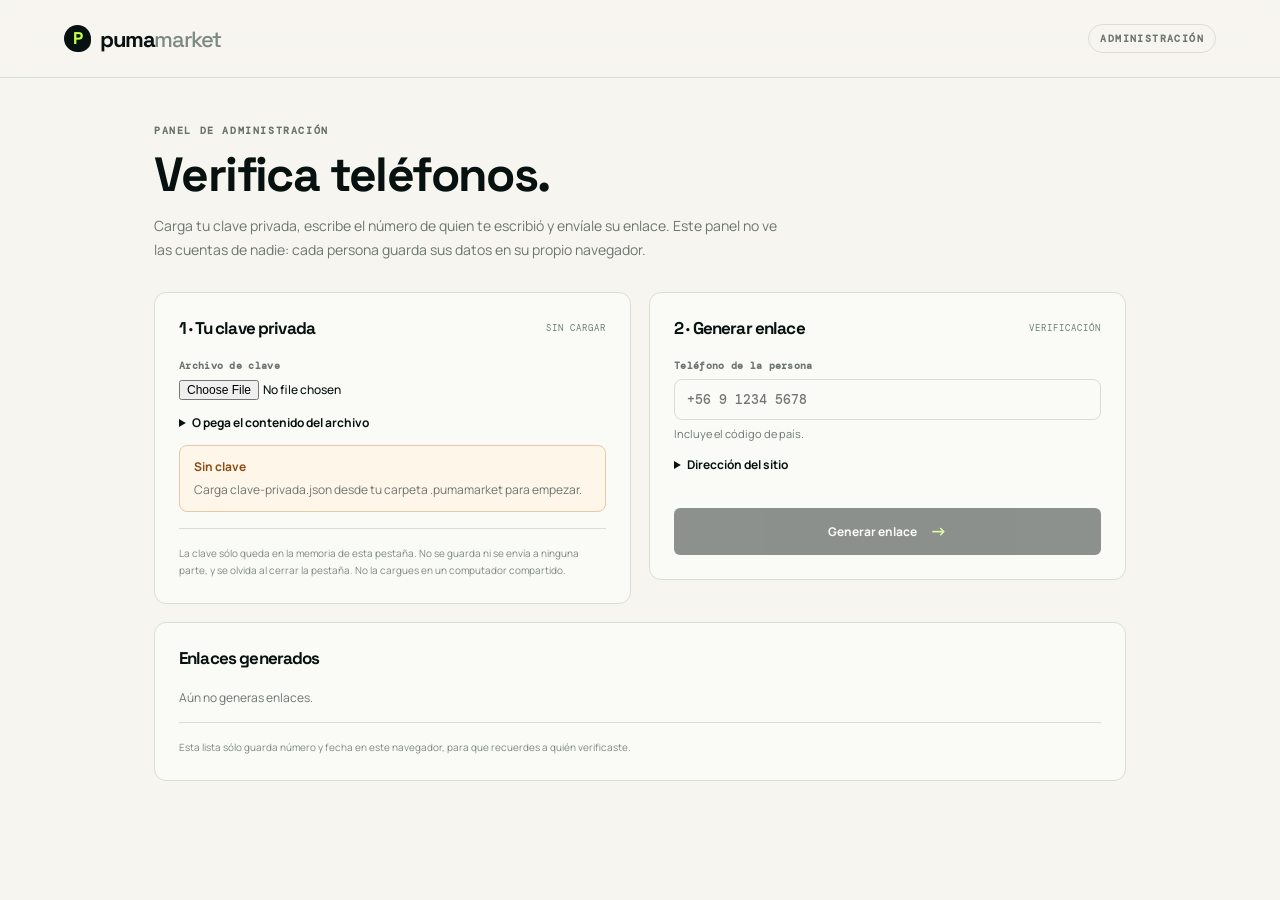
==== admin.html @ 93d8e95a "Add signed-link phone verification and an admin panel The admin signs a phone number offline with an" ====
<!doctype html>
<html lang="es">
  <head>
    <meta charset="UTF-8" />
    <meta name="viewport" content="width=device-width, initial-scale=1.0" />
    <meta name="robots" content="noindex, nofollow" />
    <meta name="theme-color" content="#f7f5ef" />
    <title>PumaMarket · Administración</title>
    <link rel="preconnect" href="https://fonts.googleapis.com" />
    <link rel="preconnect" href="https://fonts.gstatic.com" crossorigin />
    <link href="https://fonts.googleapis.com/css2?family=DM+Mono:wght@400;500&family=Manrope:wght@400;500;600;700;800&family=Space+Grotesk:wght@500;600;700&display=swap" rel="stylesheet" />
    <link rel="stylesheet" href="styles.css" />
    <link rel="stylesheet" href="experience.css" />
    <link rel="stylesheet" href="admin.css" />
  </head>
  <body class="admin-page">
    <header class="topbar">
      <a class="brand" href="./"><span class="brand-mark" aria-hidden="true">P</span><span>puma<span>market</span></span></a>
      <span class="admin-tag">ADMINISTRACIÓN</span>
    </header>

    <main class="admin-main">
      <div class="admin-intro">
        <p class="eyebrow">PANEL DE ADMINISTRACIÓN</p>
        <h1>Verifica teléfonos.</h1>
        <p>Carga tu clave privada, escribe el número de quien te escribió y envíale su enlace. Este panel no ve las cuentas de nadie: cada persona guarda sus datos en su propio navegador.</p>
      </div>

      <div class="admin-grid">
        <section class="admin-card" aria-labelledby="keyTitle">
          <div class="panel-heading"><h2 id="keyTitle">1 · Tu clave privada</h2><span class="panel-tag" id="keyTag">SIN CARGAR</span></div>
          <label class="admin-file">Archivo de clave<input id="keyFile" type="file" accept=".json,application/json" /></label>
          <details class="admin-paste"><summary>O pega el contenido del archivo</summary><textarea id="keyText" rows="5" spellcheck="false" placeholder='{"kty":"EC","crv":"P-256",...}'></textarea><button class="text-button" id="keyPasteButton" type="button">Usar este texto →</button></details>
          <div class="phone-status" id="keyStatus" role="status"></div>
          <button class="text-button" id="keyForget" type="button" hidden>Olvidar clave</button>
          <p class="local-note">La clave sólo queda en la memoria de esta pestaña. No se guarda ni se envía a ninguna parte, y se olvida al cerrar la pestaña. No la cargues en un computador compartido.</p>
        </section>

        <section class="admin-card" aria-labelledby="signTitle">
          <div class="panel-heading"><h2 id="signTitle">2 · Generar enlace</h2><span class="panel-tag">VERIFICACIÓN</span></div>
          <form id="signForm" novalidate>
            <label>Teléfono de la persona<input id="signPhone" type="tel" required maxlength="30" placeholder="+56 9 1234 5678" autocomplete="off" aria-describedby="signPhoneHint" /></label>
            <small class="admin-hint" id="signPhoneHint" aria-live="polite">Incluye el código de país.</small>
            <details class="admin-paste"><summary>Dirección del sitio</summary><label>Los enlaces apuntan a<input id="signSite" type="url" required /></label></details>
            <p class="form-error" id="signError" role="alert"></p>
            <button class="primary-button full" id="signButton" type="submit" disabled>Generar enlace <span>→</span></button>
          </form>
          <div class="admin-result" id="signResult" hidden>
            <p class="admin-warning">Envíalo <b>sólo</b> a <b id="resultPhone"></b>. Así compruebas que la persona tiene ese número.</p>
            <textarea id="resultLink" rows="3" readonly></textarea>
            <div class="admin-actions">
              <button class="admin-action" id="copyLink" type="button">Copiar mensaje</button>
              <a class="admin-action" id="whatsappLink" target="_blank" rel="noopener noreferrer">Abrir WhatsApp</a>
              <a class="admin-action" id="smsLink">Abrir SMS</a>
            </div>
          </div>
        </section>

        <section class="admin-card admin-history" aria-labelledby="historyTitle">
          <div class="panel-heading"><h2 id="historyTitle">Enlaces generados</h2><button class="text-button" id="historyClear" type="button">Borrar lista</button></div>
          <div id="historyList"></div>
          <p class="local-note">Esta lista sólo guarda número y fecha en este navegador, para que recuerdes a quién verificaste.</p>
        </section>
      </div>
    </main>
    <div class="toast" id="toast" role="status"><span>✓</span><div><b></b><small></small></div></div>
    <script src="clave-publica.js"></script>
    <script src="domain.js"></script>
    <script src="admin.js"></script>
  </body>
</html>
---- styles.css ----
:root { --ink:#071110; --paper:#f7f5ef; --muted:#6d7571; --line:#d8ddd5; --lime:#c5ff48; --orange:#fc6739; --purple:#aa87ff; --cyan:#9ce6e7; --dark-card:#10211e; }
* { box-sizing:border-box; }
html { scroll-behavior:smooth; }
body { margin:0; background:var(--paper); color:var(--ink); font-family:Manrope,Arial,sans-serif; overflow-x:hidden; }
button,input { font:inherit; }
button,a { -webkit-tap-highlight-color:transparent; }
button { cursor:pointer; }
a { color:inherit; text-decoration:none; }
.noise { position:fixed; inset:0; pointer-events:none; opacity:.18; z-index:10; background-image:url("data:image/svg+xml,%3Csvg viewBox='0 0 180 180' xmlns='http://www.w3.org/2000/svg'%3E%3Cfilter id='n'%3E%3CfeTurbulence type='fractalNoise' baseFrequency='.9' numOctaves='3' stitchTiles='stitch'/%3E%3C/filter%3E%3Crect width='100%25' height='100%25' filter='url(%23n)' opacity='.16'/%3E%3C/svg%3E"); }
.topbar { height:78px; padding:0 clamp(24px,5vw,78px); border-bottom:1px solid var(--line); display:flex; align-items:center; justify-content:space-between; position:relative; z-index:2; background:rgba(247,245,239,.88); backdrop-filter:blur(15px); }
.brand { font:700 22px/1 'Space Grotesk',sans-serif; letter-spacing:-1.4px; display:flex; align-items:center; gap:9px; }
.brand > span:last-child span { color:#7e8983; font-weight:500; }
.brand-mark { height:27px; width:27px; display:grid; place-items:center; background:var(--ink); color:var(--lime); border-radius:50% 50% 43% 50%; font:800 17px/1 'Space Grotesk'; }
.brand-mark svg { width:22px; height:22px; }
.main-nav { display:flex; align-items:center; gap:30px; margin-left:100px; }
.main-nav a { font-size:13px; font-weight:700; color:#8a918d; transition:color .2s; }
.main-nav a.active,.main-nav a:hover { color:var(--ink); }
.main-nav .active::after { content:""; height:3px; width:3px; border-radius:50%; display:block; background:var(--orange); margin:4px auto -7px; }
.header-actions { display:flex; align-items:center; gap:12px; }
.icon-button { border:0; background:none; padding:8px; color:var(--ink); display:grid; place-items:center; }
.icon-button svg { width:21px; fill:none; stroke:currentColor; stroke-width:1.7; stroke-linecap:round; }
.sign-in-button,.primary-button { border:0; background:var(--ink); color:white; min-height:40px; padding:0 16px; display:inline-flex; align-items:center; justify-content:center; gap:13px; font:700 12px Manrope,sans-serif; border-radius:2px; transition:transform .2s,background .2s; }
.sign-in-button:hover,.primary-button:hover { transform:translateY(-2px); background:#173b35; }
.sign-in-button span,.primary-button span { color:var(--lime); font-size:17px; line-height:0; }
.hero { min-height:514px; padding:82px clamp(24px,9vw,140px) 58px; display:grid; grid-template-columns:1fr 1fr; gap:60px; align-items:center; position:relative; overflow:hidden; }
.hero-copy { max-width:590px; position:relative; z-index:1; }
.eyebrow { margin:0 0 14px; color:#68736d; font:700 10px/1 'DM Mono',monospace; letter-spacing:1.6px; }
.eyebrow i { background:var(--orange); border-radius:50%; width:6px; height:6px; display:inline-block; margin:0 7px 1px 0; }
h1,h2,h3,p { margin-top:0; }
h1,h2,h3 { font-family:'Space Grotesk',sans-serif; letter-spacing:-.05em; }
h1 { font-size:clamp(43px,5.3vw,75px); line-height:.96; margin:0 0 24px; font-weight:700; }
h1 em,h2 em { font-family:Georgia,serif; font-weight:400; letter-spacing:-.07em; color:#759475; }
.hero-description { max-width:470px; color:#5f6b65; font-size:14px; line-height:1.75; margin-bottom:30px; }
.hero-actions { display:flex; gap:20px; align-items:center; }
.primary-button { min-height:47px; padding:0 19px; }
.text-button { color:var(--ink); border:0; background:none; padding:10px 0; font:700 12px Manrope; }
.text-button span { color:var(--orange); font-size:16px; margin-left:8px; }
.hero-visual { height:370px; position:relative; isolation:isolate; }
.dots-grid { position:absolute; inset:26px 12% 0 7%; opacity:.4; background-image:radial-gradient(#a4aaa3 1px,transparent 1px); background-size:13px 13px; mask-image:radial-gradient(ellipse at center,black 15%,transparent 67%); }
.glow { position:absolute; width:300px; aspect-ratio:1; border-radius:50%; filter:blur(10px); opacity:.8; }
.glow-one { left:12%; top:15%; background:radial-gradient(circle,#b4ee87 0,rgba(185,240,120,.36) 35%,transparent 69%); }
.glow-two { right:1%; bottom:1%; background:radial-gradient(circle,rgba(255,163,82,.52),transparent 67%); }
.puma-orb { position:absolute; z-index:2; top:82px; left:32%; width:180px; height:180px; display:grid; place-items:center; border-radius:50%; background:radial-gradient(circle at 30% 27%,#376d59,#173f38 57%,#0c2824); box-shadow:inset -16px -18px 28px rgba(0,0,0,.3),0 24px 45px rgba(22,73,56,.25); }
.puma-symbol { font:700 88px/1 'Space Grotesk'; color:var(--lime); text-shadow:0 0 24px rgba(197,255,72,.5); transform:rotate(-10deg); }
.orb-ring { position:absolute; border:1px solid rgba(224,255,193,.55); border-radius:50%; }
.ring-a { inset:-28px 8px; transform:rotate(-23deg); }.ring-b { inset:11px -45px; transform:rotate(58deg); border-color:rgba(245,255,197,.32); }
.orbital-line { position:absolute; z-index:1; border:1px solid rgba(25,74,54,.22); border-radius:50%; }.line-one { inset:37px 3% 18px 4%; transform:rotate(-16deg); }.line-two { inset:71px 7% 5px 3%; transform:rotate(14deg); }
.signal-card { position:absolute; z-index:3; padding:10px 13px; display:grid; grid-template-columns:10px 1fr; column-gap:8px; background:rgba(250,252,244,.82); box-shadow:0 9px 28px rgba(22,51,39,.1); border:1px solid rgba(255,255,255,.8); backdrop-filter:blur(7px); border-radius:3px; }
.signal-card b { font:700 12px 'DM Mono'; }.signal-card small { grid-column:2; font-size:9px; color:#7d8981; margin-top:3px; }.signal-top { top:19px; right:0; }.signal-bottom { bottom:15px; left:7%; }.pulse-dot { height:8px; width:8px; border-radius:50%; background:var(--orange); margin-top:3px; box-shadow:0 0 0 4px rgba(252,103,57,.13); }.chart-bars { display:flex; align-items:end; gap:2px; height:12px; margin-top:2px; }.chart-bars i { width:2px; background:#479b87; display:block; }.chart-bars i:nth-child(1){height:4px}.chart-bars i:nth-child(2){height:7px}.chart-bars i:nth-child(3){height:5px}.chart-bars i:nth-child(4){height:10px}.chart-bars i:nth-child(5){height:12px}
.floating-tag { position:absolute; z-index:3; border:1px solid rgba(19,52,40,.15); padding:6px 9px; background:rgba(250,249,241,.63); font:700 8px 'DM Mono'; letter-spacing:.6px; color:#5a7167; }.floating-tag b { color:#4f9a6c; }.tag-one { right:11%; bottom:84px; }.tag-two { left:3%; top:82px; }
.ticker { height:48px; border-block:1px solid var(--line); display:flex; align-items:center; overflow:hidden; white-space:nowrap; font:500 10px 'DM Mono'; color:#69746e; }.ticker-label { height:100%; display:flex; align-items:center; gap:7px; padding:0 clamp(24px,5vw,78px); background:#eff0e9; border-right:1px solid var(--line); z-index:1; }.live-dot { height:6px; width:6px; border-radius:50%; background:#f45127; box-shadow:0 0 0 3px rgba(244,81,39,.12); }.ticker-track { display:flex; gap:20px; padding-left:27px; animation:marquee 30s linear infinite; }.ticker-track i { height:13px; border-left:1px solid var(--line); }.ticker-track b { font-weight:500; margin-left:4px; }.up { color:#29945d; }.down { color:#e25e47; }.ticker-end { margin-left:auto; height:100%; padding:0 50px 0 17px; display:flex; align-items:center; gap:10px; background:linear-gradient(90deg,transparent,#f7f5ef 18%); font-size:9px; color:#8d938e; position:relative; z-index:1; }.ticker-end span { color:#ef805b; }
.markets-section,.explore-section { padding:80px clamp(24px,9vw,140px); }.section-heading { display:flex; justify-content:space-between; align-items:end; margin-bottom:30px; }.section-heading .eyebrow { margin-bottom:10px; }.section-heading h2 { font-size:clamp(28px,3vw,42px); line-height:1; margin:0; }.view-all { font:700 12px Manrope; padding-bottom:3px; border-bottom:1px solid #a9b1ab; }.view-all span { color:var(--orange); margin-left:8px; font-size:15px; }.categories { display:flex; gap:8px; margin-bottom:24px; overflow:auto; padding-bottom:4px; }.category { border:1px solid var(--line); background:transparent; color:#6e7873; padding:8px 14px; border-radius:999px; font:700 11px Manrope; white-space:nowrap; transition:.2s; }.category:hover,.category.active { background:var(--ink); color:white; border-color:var(--ink); }
.market-grid { display:grid; grid-template-columns:repeat(3,minmax(0,1fr)); gap:17px; }.market-card { min-width:0; border:1px solid var(--line); background:#fbfaf5; border-radius:3px; overflow:hidden; transition:transform .24s,box-shadow .24s,opacity .2s; }.market-card:hover { transform:translateY(-5px); box-shadow:0 15px 30px rgba(10,38,28,.1); }.market-card.is-hidden { display:none; }.card-art { height:142px; position:relative; overflow:hidden; background:#edf0e5; }.card-content { padding:17px 17px 15px; }.card-meta { display:flex; justify-content:space-between; align-items:center; color:#8e9690; font:500 8px 'DM Mono'; letter-spacing:.4px; margin-bottom:12px; }.badge { padding:4px 6px; border-radius:1px; font-weight:500; }.purple { color:#7650d9; background:#eee8ff; }.cyan { color:#287b80; background:#dcf7f4; }.orange { color:#d75537; background:#ffebe2; }.market-card h3 { min-height:53px; margin-bottom:16px; font-size:16px; line-height:1.12; font-weight:700; }.market-progress { display:grid; grid-template-columns:1fr auto; gap:10px; align-items:center; margin-bottom:16px; }.progress-track { height:4px; border-radius:9px; background:#e1e4dc; overflow:hidden; }.progress-track span { height:100%; display:block; background:#50a26f; border-radius:9px; }.market-progress div:last-child { font:500 10px 'DM Mono'; color:#69756d; }.market-progress b { color:#2e9362; }.card-footer { padding-top:13px; border-top:1px solid #e4e6df; display:flex; align-items:center; justify-content:space-between; color:#89918b; font:500 9px 'DM Mono'; }.tiny-users { display:inline-block; width:10px; height:7px; border:1px solid #89918b; border-radius:6px 6px 2px 2px; vertical-align:-1px; }.predict-button { color:#17372d; background:transparent; border:0; padding:0; font:700 10px Manrope; }.predict-button span { color:var(--orange); margin-left:4px; font-size:14px; }
.art-election { background:linear-gradient(115deg,#c6b8f7,#8a79cf); }.art-election>span { color:rgba(255,255,255,.28); font:700 80px/1 'Space Grotesk'; position:absolute; right:18px; top:26px; }.arch { position:absolute; border:10px solid rgba(255,255,255,.55); border-bottom:0; border-radius:90px 90px 0 0; bottom:-1px; }.arch-one { width:240px; height:130px; left:-31px; }.arch-two { width:164px; height:105px; left:10px; border-width:8px; border-color:rgba(95,69,177,.48); }.arch-three { width:82px; height:78px; left:47px; border-width:7px; border-color:rgba(255,255,255,.7); }
.art-ai { background:#a5e5e4; }.code-mark { position:absolute; left:30px; top:37px; color:rgba(13,106,111,.3); font:700 53px 'DM Mono'; }.ai-core { width:64px; height:64px; border-radius:50%; display:grid; place-items:center; color:white; font:700 20px 'Space Grotesk'; background:#19767a; position:absolute; top:38px; left:calc(50% - 32px); box-shadow:0 0 0 11px rgba(255,255,255,.18); }.ai-orbit { position:absolute; border:1px solid rgba(14,105,110,.4); border-radius:50%; }.orbit-1 { inset:15px 25%; transform:rotate(29deg); }.orbit-2 { inset:32px 15%; transform:rotate(-30deg); }
.art-football { background:#e8b47d; }.field-line { position:absolute; border-color:rgba(255,255,255,.5); border-style:solid; }.line-v { height:100%; left:50%; border-width:0 0 0 2px; }.circle { width:75px; height:75px; left:calc(50% - 37px); top:calc(50% - 37px); border-width:2px; border-radius:50%; }.ball { position:absolute; font-size:42px; left:24%; top:44px; filter:drop-shadow(3px 5px 2px rgba(105,67,34,.22)); }.score { position:absolute; right:18px; top:16px; padding:5px 7px; color:#fff9e7; background:#a55b35; font:500 10px 'DM Mono'; }
.explore-section { padding-top:27px; }.topic-grid { display:grid; grid-template-columns:repeat(4,1fr); gap:12px; }.topic { text-align:left; border:1px solid var(--line); background:#f0f1ea; padding:16px; min-height:91px; display:flex; align-items:center; gap:12px; transition:.2s; }.topic:hover { background:#e5eadc; transform:translateY(-2px); }.topic-icon { display:grid; place-items:center; width:37px; height:37px; border-radius:50%; color:#2f553f; background:#d6e2cb; font:20px Georgia; }.topic b,.topic small { display:block; }.topic b { font:700 13px 'Space Grotesk'; letter-spacing:-.4px; }.topic small { font:500 9px 'DM Mono'; color:#859089; margin-top:4px; }.topic i { margin-left:auto; font-style:normal; color:#84938a; }.topic-tech .topic-icon { background:#d0ecec; }.topic-sport .topic-icon { background:#f5d5b2; }.topic-culture .topic-icon { background:#e2d7f9; }
.principles { margin:42px clamp(24px,5vw,78px) 75px; background:var(--dark-card); color:white; padding:50px clamp(24px,5vw,78px); display:grid; grid-template-columns:.85fr 1.6fr; gap:60px; }.principles .eyebrow { color:#9ea9a3; }.principles .eyebrow::before { content:""; display:inline-block; width:6px; height:6px; border-radius:50%; background:var(--lime); margin:0 7px 1px 0; }.principles h2 { font-size:39px; line-height:1; margin:0; }.principles h2 em { color:var(--lime); }.principles-list { display:grid; grid-template-columns:repeat(3,1fr); gap:27px; }.principles-list article { border-left:1px solid rgba(255,255,255,.18); padding-left:18px; }.principles-list span { color:var(--lime); font:500 10px 'DM Mono'; }.principles-list h3 { letter-spacing:-.6px; margin:18px 0 9px; font-size:15px; }.principles-list p { color:#aeb9b2; font-size:11px; line-height:1.65; margin:0; }
footer { border-top:1px solid var(--line); padding:30px clamp(24px,5vw,78px); display:flex; align-items:center; justify-content:space-between; color:#8b928d; font:500 10px 'DM Mono'; } footer .brand { color:var(--ink); font-size:17px; } footer .brand-mark { width:21px;height:21px;font-size:13px; }
.modal-backdrop { position:fixed; inset:0; background:rgba(4,17,14,.62); z-index:20; opacity:0; visibility:hidden; display:grid; place-items:center; padding:20px; transition:.2s; }.modal-backdrop.open { opacity:1; visibility:visible; }.modal { width:min(460px,100%); background:#f9f8f2; padding:36px; position:relative; transform:translateY(10px) scale(.98); transition:.25s; box-shadow:0 22px 70px rgba(0,0,0,.25); }.modal-backdrop.open .modal { transform:none; }.close-modal { position:absolute; top:13px; right:16px; border:0; background:transparent; font-size:28px; color:#657068; line-height:1; }.modal-mark { width:38px;height:38px;border-radius:50%;background:var(--ink);color:var(--lime);display:grid;place-items:center;font:700 23px 'Space Grotesk';margin-bottom:23px; }.modal h2 { font-size:29px; line-height:1.04; margin-bottom:13px; }.modal-note { font-size:12px; line-height:1.65; color:#69746e; }.modal-note b { color:#387653; }.modal form { margin-top:23px; }.modal label { display:block; color:#56635b; font:700 10px 'DM Mono'; letter-spacing:.3px; margin-top:15px; }.modal input[type=text],.modal input[type=email] { display:block; width:100%; height:44px; border:1px solid #d2d8ce; background:#fffefa; padding:0 12px; outline:0; color:var(--ink); margin-top:7px; font:500 13px Manrope; }.modal input:focus { border-color:#6ea37f; box-shadow:0 0 0 3px rgba(104,164,121,.15); }.full { width:100%; margin-top:23px; }.form-terms { font-size:9px; line-height:1.6; color:#8a938d; text-align:center; margin:17px 5px 0; }.choice-row { display:grid; grid-template-columns:1fr 1fr; gap:9px; margin:23px 0; }.choice { height:64px; border:1px solid #d6dcd2; color:#607068; background:white; text-align:left; padding:0 14px; font:700 16px 'Space Grotesk'; }.choice b { float:right; color:#88928d; font:500 12px 'DM Mono'; }.choice.active { border-color:#3f9b68; background:#eaf5e9; color:#26744e; box-shadow:inset 0 0 0 1px #3f9b68; }.stake-label { display:flex !important; justify-content:space-between; flex-wrap:wrap; }.stake-label span { color:#337b52; }.stake-label input { width:100%; margin:14px 0 3px; accent-color:#3f9966; }.balance-row { display:flex; justify-content:space-between; padding:10px 0 3px; font-size:11px; color:#758078; }.balance-row b { color:#3a7c55; }.toast { position:fixed; z-index:30; right:22px; bottom:22px; background:#10251f; color:white; padding:13px 18px; display:flex; gap:11px; align-items:center; box-shadow:0 15px 35px rgba(0,0,0,.18); transform:translateY(120px); transition:.35s; }.toast.show { transform:none; }.toast>span { color:var(--lime); font-weight:700; }.toast b,.toast small { display:block; }.toast b { font-size:12px; }.toast small { color:#b0beb5; font-size:10px; margin-top:3px; }.search-panel { position:fixed; z-index:15; top:78px; left:50%; transform:translate(-50%,-130%); width:min(600px,calc(100% - 30px)); background:#fffefa; border:1px solid var(--line); box-shadow:0 15px 40px rgba(20,45,35,.16); padding:15px; transition:.22s; display:flex; align-items:center; gap:12px; }.search-panel.open { transform:translate(-50%,12px); }.search-panel input { border:0; outline:0; flex:1; font:500 14px Manrope; background:transparent; }.search-panel span { font:500 8px 'DM Mono'; color:#9ba29d; }
@keyframes marquee { to { transform:translateX(-35%); } }

/* User workspace */
[hidden] { display:none !important; }
:focus-visible { outline:3px solid #568b61; outline-offset:4px; }
button:disabled { cursor:not-allowed; opacity:.45; transform:none; }
body.modal-open { overflow:hidden; }
.topbar { position:sticky; top:0; z-index:12; }
.main-nav { margin-left:20px; gap:24px; }
.create-button { border:1px solid #bcc8b7; border-radius:6px; background:var(--lime); padding:11px 15px; color:var(--ink); font-weight:800; font-size:12px; }
.create-button:hover { background:#b2ec36; }
.primary-button,.sign-in-button { border-radius:6px; }
.hero { min-height:450px; padding-top:62px; padding-bottom:44px; }
.dashboard { padding:64px clamp(24px,6vw,96px); background:#edf0e8; border-bottom:1px solid var(--line); scroll-margin-top:90px; }
.dashboard-top { display:flex; align-items:center; justify-content:space-between; gap:24px; margin-bottom:28px; }
.dashboard h2 { font-size:clamp(27px,3vw,40px); margin-bottom:10px; line-height:1.1; }
.dashboard-top p:not(.eyebrow) { font-size:13px; line-height:1.6; color:#64736a; margin:0; }
.dashboard-actions { display:flex; align-items:center; gap:18px; flex-shrink:0; }
.stats-grid { display:grid; grid-template-columns:repeat(4,minmax(0,1fr)); gap:14px; margin-bottom:22px; }
.stat-card { border:1px solid #d9e0d3; border-radius:12px; background:#fafbf6; padding:23px; display:flex; flex-direction:column; gap:16px; }
.stat-card>span { font-size:12px; font-weight:700; color:#627267; }
.stat-card strong { font:500 clamp(28px,3vw,39px)/1 'Space Grotesk',sans-serif; letter-spacing:-1.5px; }
.stat-card small { font-size:10px; line-height:1.5; color:#748075; }
.balance-stat { background:#142f27; border-color:#142f27; color:var(--lime); position:relative; overflow:hidden; }
.balance-stat:after { content:'P'; position:absolute; right:12px; top:24px; font:700 100px 'Space Grotesk',sans-serif; opacity:.07; transform:rotate(-15deg); }
.balance-stat>span,.balance-stat small { color:#bed0c0; }
.dashboard-panels { display:grid; grid-template-columns:minmax(0,1.9fr) minmax(240px,1fr); gap:22px; }
.activity-panel,.created-panel { min-width:0; border:1px solid #d8e0d2; border-radius:12px; background:#fafbf6; padding:24px; }
.panel-heading { display:flex; gap:15px; align-items:center; justify-content:space-between; margin-bottom:20px; }
.panel-heading h3 { font-size:20px; margin:0; }
.panel-tag { font:9px 'DM Mono',monospace; letter-spacing:1px; color:#6d7f70; }
.empty-state { text-align:center; padding:20px 10px; }
.empty-icon { display:grid; place-items:center; width:43px; height:43px; margin:0 auto 17px; background:#e5eedc; color:#587744; border-radius:50%; font-size:25px; }
.empty-state h4 { margin:0 0 9px; font:500 19px 'Space Grotesk',sans-serif; }
.empty-state p,.created-empty p { font-size:12px; line-height:1.7; color:#6c7c6e; margin-bottom:4px; }
.created-empty small,.local-note { font-size:10px; color:#7e897f; line-height:1.7; }
.created-empty { padding:15px 0 24px; }
.local-note { border-top:1px solid var(--line); padding-top:16px; margin:18px 0 0; }
.history-scroll { overflow:auto; max-height:380px; }
table { width:100%; border-collapse:collapse; text-align:left; }
th { font:9px 'DM Mono',monospace; color:#778778; text-transform:uppercase; white-space:nowrap; padding:0 10px 14px; }
td { padding:17px 10px; border-top:1px solid #e1e6dc; font-size:11px; line-height:1.6; }
td:first-child { min-width:190px; width:50%; font-weight:700; }
td small { display:block; font-size:9px; font-weight:400; color:#8a948b; margin-top:4px; }
td:nth-child(3),td:nth-child(4) { white-space:nowrap; }
.choice-pill { border-radius:5px; padding:5px 9px; background:#e4efde; color:#357244; font-weight:800; }
.choice-pill.negative { background:#fbe8df; color:#b45f43; }
.created-item { display:block; padding:15px 0; border-top:1px solid #e0e6d9; }
.created-item span,.created-item small { display:block; font-size:9px; color:#7b8b79; line-height:1.6; }
.created-item b { display:block; font-size:12px; margin:7px 0; line-height:1.5; }
.created-item:hover b { color:#387653; }
.market-card { border-radius:12px; }
.markets-section { padding-top:64px; scroll-margin-top:80px; }
.market-empty { padding:30px; text-align:center; border:1px dashed #bdcbb6; border-radius:10px; color:#6d7e69; }
.demo-note { font-size:10px; color:#899281; margin:20px 0 0; line-height:1.7; }
.art-community { background:#d9e6b9; padding:22px; color:#365333; }
.art-community>span { font:8px 'DM Mono',monospace; letter-spacing:1.7px; }
.art-community>b { display:block; font:italic 45px Georgia,serif; margin-top:12px; letter-spacing:-3px; }
.art-community>i { position:absolute; right:20px; top:32px; font:70px 'Space Grotesk',sans-serif; opacity:.2; }
.market-criteria { font-size:11px; line-height:1.7; color:#73806d; overflow-wrap:anywhere; }
.market-card h3,.created-item b { overflow-wrap:anywhere; }
.card-footer { gap:12px; }.card-footer>span { overflow-wrap:anywhere; }.predict-button { flex-shrink:0; padding:6px 0; }
.modal-backdrop { overflow:auto; }.modal { border-radius:14px; max-height:calc(100dvh - 40px); overflow:auto; }
.create-modal { width:min(540px,100%); }
.form-columns { display:grid; grid-template-columns:1fr 1fr; gap:14px; }
.modal select,.modal input[type=date] { display:block; width:100%; height:44px; border:1px solid #d2d8ce; background:#fffefa; padding:0 10px; margin-top:7px; font:12px Manrope,sans-serif; color:var(--ink); border-radius:5px; }
.modal input,.modal textarea { border-radius:5px; }.modal textarea { min-height:92px; }
.form-error { font-size:11px; line-height:1.5; color:#b14029; margin:12px 0 0; }
.toast { border-radius:10px; max-width:calc(100% - 32px); }
.search-panel { border-radius:10px; visibility:hidden; pointer-events:none; }.search-panel.open { visibility:visible; pointer-events:auto; }.search-panel input { min-width:0; }
.topic,.principles { border-radius:12px; }
.ticker-track { animation:none; }.ticker-label { padding-inline:24px; }
@media(max-width:1100px) { .main-nav { margin-left:0; gap:15px; }.topbar { padding-inline:24px; }.create-button { padding:10px; font-size:11px; }.dashboard-actions { flex-direction:column; gap:2px; align-items:end; }.stat-card { padding:19px; }.dashboard-panels { grid-template-columns:minmax(0,1.6fr) minmax(230px,1fr); } }
@media(max-width:800px) { .dashboard { padding:42px 24px; }.dashboard-top { align-items:start; }.stats-grid { grid-template-columns:1fr 1fr; }.dashboard-panels { grid-template-columns:1fr; }.created-panel { padding:22px; }.dashboard-actions .primary-button { white-space:nowrap; font-size:11px; padding-inline:12px; }.dashboard h2 { max-width:360px; }.search-panel { top:65px; }.header-actions { gap:5px; }.create-button { font-size:10px; }.brand { font-size:19px; }.brand-mark { width:23px; height:23px; } }
@media(max-width:540px) { .dashboard-top { flex-direction:column; gap:18px; }.dashboard-actions { flex-direction:row; align-items:center; gap:20px; }.stat-card { padding:17px 13px; gap:13px; }.stat-card strong { font-size:29px; }.stat-card>span { font-size:10px; }.stat-card small { font-size:9px; }.stats-grid { gap:10px; }.activity-panel { padding:19px 14px; }.panel-tag { font-size:8px; }.topbar { padding-inline:12px; }.header-actions .create-button { display:none; }.brand { letter-spacing:-1px; }.sign-in-button { font-size:11px; max-width:160px; overflow:hidden; white-space:nowrap; }.dashboard { padding-inline:18px; }.form-columns { grid-template-columns:1fr; gap:0; }.modal { padding:28px 22px; }.toast { right:16px; bottom:16px; }.toast small { line-height:1.5; } }
@media(prefers-reduced-motion:reduce) { html { scroll-behavior:auto; } *,*::before,*::after { animation:none !important; transition:none !important; } }
.modal input[type=password],.modal textarea { display:block; width:100%; border:1px solid #d2d8ce; background:#fffefa; padding:0 12px; outline:0; color:var(--ink); margin-top:7px; font:500 13px Manrope; }.modal input[type=password] { height:44px; }.modal textarea { height:77px; padding:10px 12px; resize:vertical; }.modal input[type=password]:focus,.modal textarea:focus { border-color:#6ea37f; box-shadow:0 0 0 3px rgba(104,164,121,.15); }.forgot-link,.back-to-login { color:#406f55; border:0; background:transparent; font:700 11px Manrope; padding:14px 0 0; }.forgot-link:hover,.back-to-login:hover { color:#ec6138; }.reset-request { margin-top:20px; padding-top:21px; border-top:1px solid #e0e4db; }.reset-request h3 { font-size:20px; margin:0 0 8px; }.reset-request p { color:#6c7770; font-size:11px; line-height:1.6; margin:0; }.reset-request .eyebrow { margin:0 0 9px; }.reset-request[hidden] { display:none; }
@media (max-width:800px) { .topbar { height:65px; padding:0 18px; }.main-nav { display:none; }.hero { padding:62px 24px 50px; grid-template-columns:1fr; gap:18px; }.hero-visual { height:295px; margin:0 -20px; }.puma-orb { transform:scale(.8); transform-origin:center; top:44px; left:30%; }.signal-top { right:5%; }.signal-bottom { left:4%; bottom:8px; }.ticker-end { display:none; }.markets-section,.explore-section { padding:58px 24px; }.market-grid { grid-template-columns:1fr; }.card-art { height:153px; }.topic-grid { grid-template-columns:1fr 1fr; }.principles { margin:22px 0 45px; padding:42px 24px; grid-template-columns:1fr; gap:35px; }.principles-list { gap:14px; }.principles-list article { padding-left:11px; }.principles-list p { font-size:10px; } footer { flex-wrap:wrap; gap:17px; } footer p:nth-child(2){ order:3; width:100%; } }
@media (max-width:440px) { h1 { font-size:44px; }.hero { padding-top:48px; }.section-heading h2 { font-size:29px; }.view-all { font-size:10px; }.topic-grid { gap:8px; }.topic { padding:12px; gap:8px; }.topic-icon { width:30px; height:30px; }.topic b { font-size:11px; }.principles-list { grid-template-columns:1fr; }.principles-list article { border-left:0; border-top:1px solid rgba(255,255,255,.18); padding:13px 0 0; }.modal { padding:29px 22px; } }
---- experience.css ----
.market-card { cursor:pointer; }
.market-card h3 a:hover { text-decoration:underline; text-underline-offset:4px; }
.market-view main > section:not(.market-detail) { display:none; }
.market-detail { padding:38px clamp(20px,6vw,96px) 75px; max-width:1600px; margin:auto; outline:none; }
.detail-back { display:inline-block; font-size:12px; color:var(--muted); margin-bottom:32px; }
.detail-layout { display:grid; grid-template-columns:minmax(0,1fr) 310px; gap:36px; align-items:start; }
.detail-main { min-width:0; }
.market-detail h1 { font-size:clamp(26px,3vw,39px); line-height:1.15; letter-spacing:-1.4px; margin-bottom:20px; max-width:900px; }
.detail-meta { display:flex; gap:12px; flex-wrap:wrap; font-size:11px; color:var(--muted); margin-bottom:36px; }
.detail-meta span { border:1px solid var(--line); border-radius:20px; padding:8px 12px; }
.chart-heading { display:flex; align-items:center; justify-content:space-between; gap:15px; margin-bottom:18px; }
.chart-heading>div { display:flex; flex-direction:column; gap:7px; }
.chart-heading span { font-size:11px; color:var(--muted); }
.chart-heading strong { font:500 33px 'Space Grotesk',sans-serif; color:#277be1; }
.chart-heading .panel-tag { font-size:8px; text-align:right; }
.chart-wrap { position:relative; }
#marketChart { width:100%; display:block; overflow:visible; }
.chart-grid { stroke:var(--line); stroke-dasharray:2 4; stroke-width:1; }
.chart-label { fill:var(--muted); font:10px 'DM Mono',monospace; }
.chart-line { fill:none; stroke:#378eff; stroke-width:2.5; stroke-linejoin:round; stroke-linecap:round; }
.chart-point { fill:#378eff; }
#chartEmpty { position:absolute; top:35%; left:12%; right:12%; text-align:center; padding:15px; font-size:13px; line-height:1.6; color:var(--muted); background:var(--paper); }
#chartTooltip { position:absolute; right:70px; top:10px; padding:8px 12px; border:1px solid var(--line); border-radius:6px; background:var(--paper); color:var(--ink); font:11px 'DM Mono',monospace; pointer-events:none; }
.chart-toolbar { display:flex; align-items:center; justify-content:space-between; gap:18px; margin-top:17px; font-size:10px; color:var(--muted); }
.chart-toolbar>div { display:flex; gap:3px; }
.chart-toolbar button { border:0; border-radius:5px; background:transparent; color:var(--muted); padding:8px; font:700 11px Manrope,sans-serif; }
.chart-toolbar button.active { color:var(--ink); background:#e4e9df; }
.chart-note { font-size:10px; line-height:1.8; color:var(--muted); margin-top:18px; }
.resolution-panel { border-top:1px solid var(--line); margin-top:28px; padding-top:25px; }
.resolution-panel h2 { font-size:20px; }
.resolution-panel p { font-size:13px; line-height:1.9; color:var(--muted); overflow-wrap:anywhere; }
.chart-data { border:1px solid var(--line); border-radius:10px; padding:18px; margin-top:25px; font-size:12px; }
.chart-data summary { cursor:pointer; font-weight:700; }.chart-data>div { max-height:300px; overflow:auto; margin-top:18px; }
.detail-order { background:#eeeee6; padding:25px; border:1px solid var(--line); border-radius:14px; position:sticky; top:105px; }
.detail-order h2 { font-size:25px; line-height:1.1; margin-bottom:15px; }
.detail-order>p:not(.eyebrow):not(.local-note) { font-size:12px; line-height:1.7; color:var(--muted); overflow-wrap:anywhere; }
.detail-choices { display:grid; grid-template-columns:1fr 1fr; gap:9px; margin:25px 0; }
.detail-choices button { border:1px solid #679e72; padding:15px; border-radius:7px; color:#28613b; background:#dcecd7; font-weight:800; }
.detail-choices button:last-child { background:#f8e5dc; border-color:#dab4a5; color:#a3543c; }
.order-balance { display:flex; flex-direction:column; gap:10px; font-size:11px; color:var(--muted); }.order-balance b { font:500 32px 'Space Grotesk',sans-serif; color:var(--ink); }
.detail-order .view-all { display:inline-block; margin-top:23px; }
.theme-toggle { border:1px solid var(--line); border-radius:999px; background:transparent; color:var(--ink); padding:10px 15px; font-size:11px; }
.logout-account { width:100%; border:1px solid #e6baaa; background:transparent; color:#b24a31; padding:13px; border-radius:6px; font-size:12px; margin-top:24px; font-weight:700; }
.modal input[type=tel] { display:block; width:100%; height:44px; padding:0 12px; border:1px solid #d2d8ce; background:#fffefa; color:var(--ink); margin-top:7px; font:13px Manrope,sans-serif; border-radius:5px; }
#phoneHint { display:block; font:10px/1.6 Manrope,sans-serif; letter-spacing:0; margin-top:8px; color:var(--muted); }
#accountName { font-size:14px; color:var(--muted); }
.modal #authModeSwitch { font-size:11px; margin-top:12px; display:block; color:#47774d; }
:root[data-theme=dark] { color-scheme:dark; --ink:#e7eee9; --paper:#0c1217; --muted:#9baab3; --line:#2b3740; --dark-card:#13251f; }
[data-theme=dark] body { background:var(--paper); color:var(--ink); }
[data-theme=dark] .topbar { background:#0c1217ed; }
[data-theme=dark] .brand>span:last-child span,[data-theme=dark] .main-nav a { color:#91a29b; }
[data-theme=dark] .main-nav a.active,[data-theme=dark] .main-nav a:hover { color:#eff5ef; }
[data-theme=dark] .brand-mark { background:#20392c; color:var(--lime); }
[data-theme=dark] .primary-button,[data-theme=dark] .sign-in-button,[data-theme=dark] .category.active { background:#c5ff48; color:#112014; }
[data-theme=dark] .primary-button span,[data-theme=dark] .sign-in-button span { color:#254923; }
[data-theme=dark] .create-button { color:#112014; }
[data-theme=dark] .hero-description,[data-theme=dark] .eyebrow { color:#a1b2a4; }
[data-theme=dark] h1 em { color:#9ac598; }
[data-theme=dark] .signal-card { background:#17251ee6; border-color:#36513e; }
[data-theme=dark] .signal-card small,[data-theme=dark] .floating-tag { color:#b3c7b4; }
[data-theme=dark] .floating-tag { background:#15231bc9; border-color:#39503a; }
[data-theme=dark] .ticker-label,[data-theme=dark] .ticker-end { background:#121b20; }
[data-theme=dark] .ticker-track { color:#a1b0a8; }
[data-theme=dark] .dashboard { background:#101b1a; }
[data-theme=dark] .stat-card,[data-theme=dark] .activity-panel,[data-theme=dark] .created-panel,[data-theme=dark] .market-card,[data-theme=dark] .topic { background:#182329; border-color:var(--line); }
[data-theme=dark] .balance-stat { background:#1b3828; border-color:#35573c; }
[data-theme=dark] .dashboard-top p:not(.eyebrow),[data-theme=dark] .stat-card>span,[data-theme=dark] .stat-card small,[data-theme=dark] .empty-state p,[data-theme=dark] .created-empty p,[data-theme=dark] .created-empty small,[data-theme=dark] .local-note,[data-theme=dark] .created-item span,[data-theme=dark] .created-item small,[data-theme=dark] .demo-note,[data-theme=dark] .market-criteria,[data-theme=dark] .topic small,[data-theme=dark] .card-meta,[data-theme=dark] td small,[data-theme=dark] th { color:#9cafa8; }
[data-theme=dark] .empty-icon,[data-theme=dark] .topic-icon,[data-theme=dark] .choice-pill { background:#284234; color:#b8e8bd; }
[data-theme=dark] .choice-pill.negative { background:#4c3028; color:#ffc4ab; }
[data-theme=dark] .card-footer,[data-theme=dark] td,[data-theme=dark] .created-item { border-color:var(--line); }
[data-theme=dark] .predict-button,[data-theme=dark] .view-all { color:#c1ed9b; }
[data-theme=dark] .category { color:#b0c0b6; }
[data-theme=dark] .badge { background:#253d39; color:#bce7d3; }
[data-theme=dark] .market-progress div:last-child,[data-theme=dark] .card-footer { color:#9eafa6; }
[data-theme=dark] .market-progress b { color:#97dbac; }
[data-theme=dark] .progress-track { background:#314439; }
[data-theme=dark] .detail-order,[data-theme=dark] .chart-toolbar button.active { background:#192229; }
[data-theme=dark] .detail-choices button { background:#224a31; color:#b9f3bb; border-color:#346943; }
[data-theme=dark] .detail-choices button:last-child { background:#4b2e2a; color:#ffbda9; border-color:#7d5146; }
[data-theme=dark] .modal,[data-theme=dark] .search-panel { background:#172127; }
[data-theme=dark] .modal-note,[data-theme=dark] .modal label,[data-theme=dark] .form-terms,[data-theme=dark] .reset-request p,[data-theme=dark] .balance-row,[data-theme=dark] .close-modal { color:#a3b5ad; }
[data-theme=dark] .modal input:not([type=range]),[data-theme=dark] .modal select,[data-theme=dark] .modal textarea,[data-theme=dark] .choice { background:#0d171b; color:#e6efea; border-color:#3d4d43; }
[data-theme=dark] .choice.active { background:#24412d; color:#b5ecac; }
[data-theme=dark] .forgot-link,[data-theme=dark] .back-to-login,[data-theme=dark] .modal #authModeSwitch,[data-theme=dark] .modal-note b,[data-theme=dark] .balance-row b { color:#ade292; }
[data-theme=dark] .form-error,[data-theme=dark] .logout-account { color:#ffad96; }
[data-theme=dark] .logout-account { border-color:#845846; }
[data-theme=dark] .chart-heading strong { color:#63aaff; }
@media(max-width:1000px) { .detail-layout { grid-template-columns:minmax(0,1fr) 270px; gap:25px; }.market-detail { padding-inline:24px; }.detail-order { padding:22px; } }
@media(max-width:760px) { .detail-layout { grid-template-columns:1fr; }.detail-order { position:static; }.market-detail { padding:26px 20px 45px; }.chart-toolbar { flex-wrap:wrap; }.chart-toolbar>div { margin-left:auto; }.market-detail h1 { font-size:29px; }.chart-heading strong { font-size:30px; }.detail-meta { margin-bottom:26px; } footer { gap:18px; } }

/* Market resolution and live pulse */
.ticker-track a { color:inherit; text-decoration:none; }
.ticker-track a:hover { color:var(--ink); }
.resolve-panel { margin-top:24px; padding-top:20px; border-top:1px solid var(--line); }
.resolve-panel h3 { font-size:17px; margin:6px 0 8px; }
.resolve-panel p:not(.eyebrow) { font-size:11px; line-height:1.6; color:var(--muted); }
.resolve-actions { display:grid; grid-template-columns:1fr 1fr; gap:8px; margin-top:14px; }
.resolve-actions button { border:1px solid var(--line); border-radius:7px; padding:11px 8px; background:transparent; color:var(--ink); font:700 12px Manrope,sans-serif; cursor:pointer; }
.resolve-actions button:hover,.resolve-actions button:focus-visible { border-color:var(--ink); }
td small.result-won { color:#2e8a57; font-weight:700; }
td small.result-lost { color:#b45f43; }
.market-card.is-resolved .card-art { filter:grayscale(.7); opacity:.75; }
[data-theme=dark] td small.result-won { color:#8fdca2; }
[data-theme=dark] td small.result-lost { color:#ffb49c; }
[data-theme=dark] .ticker-track a:hover { color:#f1f5ef; }

/* Wallet and CLP reference guide */
.wallet-section { padding:64px clamp(24px,6vw,96px); border-bottom:1px solid var(--line); scroll-margin-top:80px; --rate-line:#007500; --rate-ring:#fafbf6; }
.wallet-grid { display:grid; grid-template-columns:minmax(0,1fr) minmax(0,1.25fr); gap:18px; align-items:start; }
.wallet-panel,.conversion-panel { min-width:0; border:1px solid #d8e0d2; border-radius:12px; background:#fafbf6; padding:24px; }
.wallet-empty p { font-size:13px; line-height:1.7; color:var(--muted); margin-bottom:10px; }
.wallet-label { display:block; font:700 10px 'DM Mono',monospace; color:var(--muted); margin-bottom:8px; }
.wallet-address { display:flex; gap:10px; align-items:center; }
.wallet-address code { flex:1; min-width:0; font:500 clamp(14px,1.6vw,18px) 'DM Mono',monospace; letter-spacing:.5px; padding:11px 12px; border:1px dashed var(--line); border-radius:8px; overflow-wrap:anywhere; user-select:all; }
.wallet-address button,.conversion-calc input { border:1px solid var(--line); border-radius:8px; background:transparent; color:var(--ink); }
.wallet-address button { padding:11px 14px; font:700 12px Manrope,sans-serif; cursor:pointer; }
.wallet-address button:hover,.wallet-address button:focus-visible { border-color:var(--ink); }
.wallet-balance { display:flex; justify-content:space-between; gap:12px; flex-wrap:wrap; margin:16px 0 4px; font-size:12px; color:var(--muted); }
.wallet-balance b { color:var(--ink); }
.wallet-panel label { display:block; color:var(--muted); font:700 10px 'DM Mono',monospace; letter-spacing:.3px; margin-top:16px; }
.wallet-panel input { display:block; width:100%; height:44px; border:1px solid var(--line); border-radius:8px; background:transparent; color:var(--ink); padding:0 12px; margin-top:7px; font:500 14px 'DM Mono',monospace; }
.wallet-panel input:focus,.conversion-calc input:focus { outline:2px solid #6ea37f; outline-offset:1px; }
.transfer-recipient { display:block; min-height:16px; margin-top:6px; font-size:11px; color:var(--muted); }
.transfer-recipient.found { color:#2e8a57; font-weight:700; }
.wallet-subtitle { font-size:14px; margin:26px 0 10px; }
.transfer-list { list-style:none; margin:0; padding:0; }
.transfer-list li { display:flex; justify-content:space-between; gap:12px; padding:10px 0; border-top:1px solid var(--line); font-size:12px; }
.transfer-list small { display:block; margin-top:3px; font:500 10px 'DM Mono',monospace; color:var(--muted); }
.transfer-list b { white-space:nowrap; }
.transfer-in b { color:#2e8a57; }
.transfer-empty { font-size:12px; color:var(--muted); }
.wallet-panel .local-note { margin-top:18px; }
.conversion-rate { display:flex; flex-direction:column; gap:4px; margin-bottom:18px; }
.conversion-rate b { font:500 30px 'Space Grotesk',sans-serif; }
.conversion-today { font:700 10px 'DM Mono',monospace; color:var(--muted); }
.conversion-rate>span { font-size:11px; color:var(--muted); }
.conversion-calc { display:block; font:700 10px 'DM Mono',monospace; color:var(--muted); }
.conversion-calc-row { display:flex; align-items:center; gap:10px; margin-top:7px; flex-wrap:wrap; font:500 14px 'DM Mono',monospace; color:var(--ink); }
.conversion-calc input { width:130px; height:42px; padding:0 10px; font:500 14px 'DM Mono',monospace; }
.conversion-calc output { font:600 18px 'Space Grotesk',sans-serif; }
.conversion-chart { margin:24px 0 0; }
.conversion-chart figcaption { font-size:12px; font-weight:700; margin-bottom:10px; }
.conversion-chart figcaption span { font-weight:500; color:var(--muted); }
.conversion-chart-wrap { position:relative; }
#conversionChart { display:block; max-width:100%; overflow:visible; border-radius:6px; }
#conversionChart:focus-visible { outline:2px solid var(--ink); outline-offset:4px; }
.rate-grid { stroke:var(--line); stroke-width:1; }
.rate-axis { fill:var(--muted); font:10px 'DM Mono',monospace; }
.rate-line { fill:none; stroke:var(--rate-line); stroke-width:2; stroke-linejoin:round; stroke-linecap:round; }
.rate-point { fill:var(--rate-line); stroke:var(--rate-ring); stroke-width:2; }
.rate-end { fill:var(--ink); font:600 11px 'DM Mono',monospace; }
.rate-cross { stroke:var(--muted); stroke-width:1; }
.rate-hit { fill:transparent; }
#conversionTooltip { position:absolute; right:0; top:-6px; max-width:calc(100% - 70px); padding:7px 10px; border:1px solid var(--line); border-radius:6px; background:var(--paper); color:var(--ink); font:11px 'DM Mono',monospace; pointer-events:none; }
.conversion-guide { margin:22px 0 0; padding-left:18px; display:grid; gap:10px; font-size:12px; line-height:1.65; color:var(--muted); }
.conversion-guide b { color:var(--ink); }
[data-theme=dark] .wallet-section { --rate-line:#3fae4f; --rate-ring:#182329; }
[data-theme=dark] .wallet-panel,[data-theme=dark] .conversion-panel { background:#182329; border-color:var(--line); }
[data-theme=dark] .transfer-recipient.found,[data-theme=dark] .transfer-in b { color:#8fdca2; }
@media(max-width:900px) { .wallet-grid { grid-template-columns:1fr; } }
@media(max-width:540px) { .wallet-section { padding:42px 18px; }.wallet-panel,.conversion-panel { padding:19px 14px; }.wallet-address { flex-direction:column; align-items:stretch; } }

/* Phone verification status */
.phone-status { display:flex; flex-direction:column; gap:4px; margin:14px 0 4px; padding:12px 14px; border:1px solid #e6c9a8; border-radius:8px; background:#fff6ea; font-size:12px; line-height:1.55; }
.phone-status:empty { display:none; }
.phone-status b { color:#8a4b14; }
.phone-status span { color:var(--muted); }
.phone-status.verified { border-color:#b9dcc2; background:#ecf7ee; }
.phone-status.verified b { color:#1f6b3a; }
.wallet-panel input:disabled,.wallet-panel button:disabled { opacity:.5; cursor:not-allowed; }
[data-theme=dark] .phone-status { border-color:#6b4a2a; background:#2a2118; }
[data-theme=dark] .phone-status b { color:#ffc98f; }
[data-theme=dark] .phone-status.verified { border-color:#2f5a3c; background:#16271d; }
[data-theme=dark] .phone-status.verified b { color:#9fe0b0; }
---- admin.css ----
/* Admin panel layout; colors come from the shared site tokens. */
.admin-page .topbar { position:sticky; top:0; }
.admin-tag { font:700 10px 'DM Mono',monospace; letter-spacing:1.4px; color:var(--muted); border:1px solid var(--line); border-radius:20px; padding:7px 11px; }
.admin-main { max-width:1100px; margin:0 auto; padding:48px clamp(16px,5vw,64px) 80px; }
.admin-intro { max-width:640px; margin-bottom:30px; }
.admin-intro h1 { font-size:clamp(32px,5vw,48px); line-height:1.05; letter-spacing:-1.6px; margin:0 0 14px; }
.admin-intro p:not(.eyebrow) { font-size:14px; line-height:1.7; color:var(--muted); }
.admin-grid { display:grid; grid-template-columns:repeat(2,minmax(0,1fr)); gap:18px; align-items:start; }
.admin-card { min-width:0; border:1px solid #d8e0d2; border-radius:12px; background:#fafbf6; padding:24px; }
.admin-card h2 { font-size:17px; margin:0; }
.admin-history { grid-column:1 / -1; }
.admin-card label { display:block; color:var(--muted); font:700 10px 'DM Mono',monospace; letter-spacing:.3px; margin-top:14px; }
.admin-card input[type=tel],.admin-card input[type=url],.admin-card textarea { display:block; width:100%; box-sizing:border-box; border:1px solid var(--line); border-radius:8px; background:transparent; color:var(--ink); padding:11px 12px; margin-top:7px; font:500 13px 'DM Mono',monospace; }
.admin-card input:focus,.admin-card textarea:focus { outline:2px solid #6ea37f; outline-offset:1px; }
.admin-card input[type=file] { display:block; margin-top:8px; font:500 12px Manrope,sans-serif; color:var(--ink); max-width:100%; }
.admin-card textarea { resize:vertical; overflow-wrap:anywhere; }
.admin-paste { margin-top:14px; font-size:12px; }
.admin-paste summary { cursor:pointer; font-weight:700; color:var(--ink); }
.admin-hint { display:block; margin-top:6px; font-size:11px; color:var(--muted); min-height:16px; }
.admin-card .primary-button:disabled { opacity:.45; cursor:not-allowed; }
.admin-result { margin-top:20px; padding-top:18px; border-top:1px solid var(--line); }
.admin-warning { font-size:12px; line-height:1.6; color:var(--muted); margin:0 0 10px; }
.admin-warning b { color:var(--ink); }
.admin-actions { display:flex; flex-wrap:wrap; gap:8px; margin-top:12px; }
.admin-action { border:1px solid var(--line); border-radius:8px; padding:10px 14px; background:transparent; color:var(--ink); font:700 12px Manrope,sans-serif; text-decoration:none; cursor:pointer; }
.admin-action:hover,.admin-action:focus-visible { border-color:var(--ink); }
.admin-card .local-note { margin-top:16px; }
[data-theme=dark] .admin-card { background:#182329; border-color:var(--line); }
[data-theme=dark] .admin-page .topbar { background:rgba(12,18,23,.88); }
@media(max-width:800px) { .admin-grid { grid-template-columns:1fr; } }
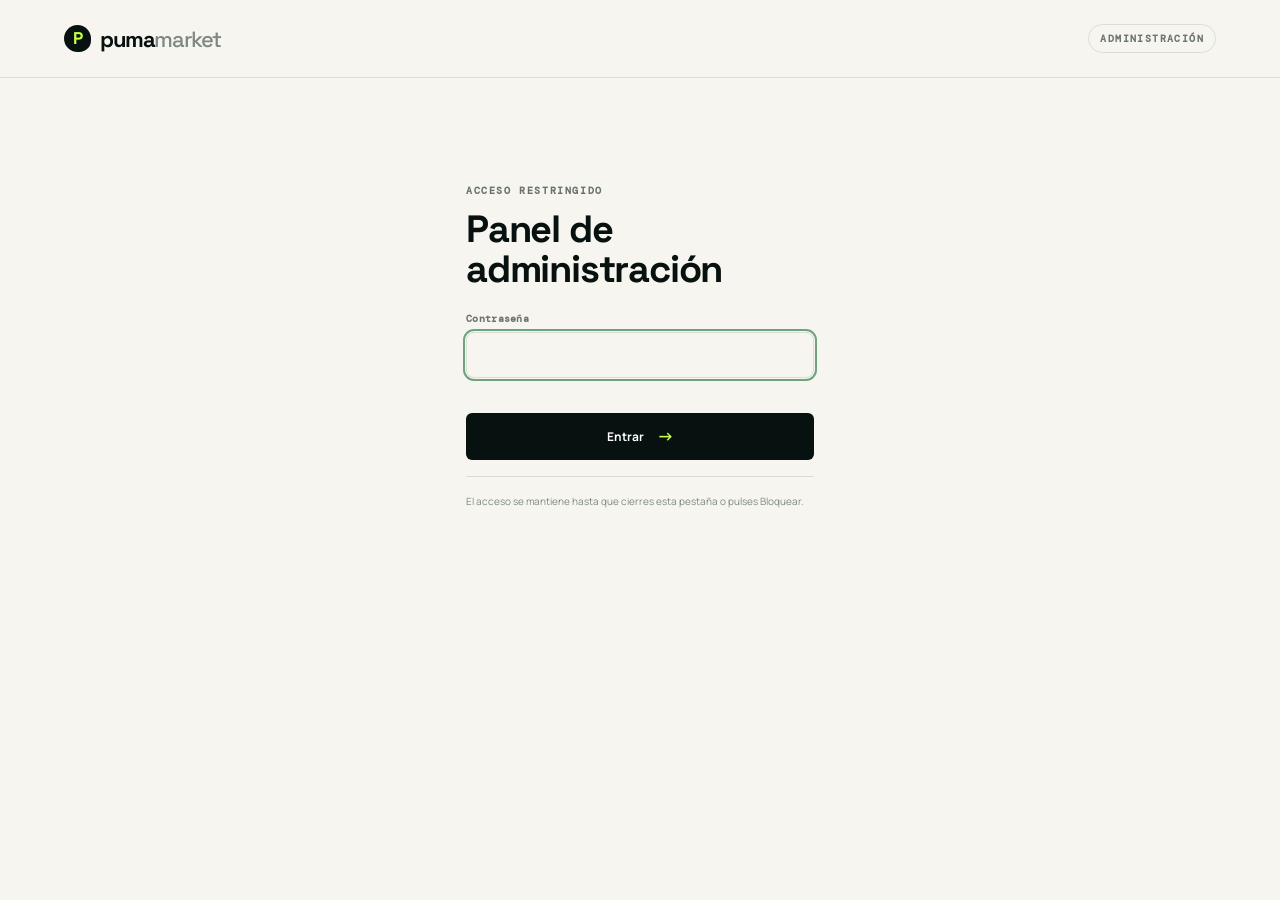
==== commit 226de890: "Add a password gate to the admin panel admin.html now asks for a password before showing anything. O" ====
--- a/admin.html
+++ b/admin.html
@@ -16,10 +16,21 @@
   <body class="admin-page">
     <header class="topbar">
       <a class="brand" href="./"><span class="brand-mark" aria-hidden="true">P</span><span>puma<span>market</span></span></a>
-      <span class="admin-tag">ADMINISTRACIÓN</span>
+      <div class="admin-top-actions"><span class="admin-tag">ADMINISTRACIÓN</span><button class="admin-tag admin-lock" id="adminLock" type="button" hidden>Bloquear</button></div>
     </header>
 
-    <main class="admin-main">
+    <section class="admin-gate" id="adminGate" aria-labelledby="gateTitle">
+      <p class="eyebrow">ACCESO RESTRINGIDO</p>
+      <h1 id="gateTitle">Panel de administración</h1>
+      <form id="gateForm">
+        <label>Contraseña<input id="gatePassword" type="password" autocomplete="current-password" required /></label>
+        <p class="form-error" id="gateError" role="alert"></p>
+        <button class="primary-button full" id="gateButton" type="submit">Entrar <span>→</span></button>
+      </form>
+      <p class="local-note" id="gateNote">El acceso se mantiene hasta que cierres esta pestaña o pulses Bloquear.</p>
+    </section>
+
+    <main class="admin-main" id="adminContent" hidden>
       <div class="admin-intro">
         <p class="eyebrow">PANEL DE ADMINISTRACIÓN</p>
         <h1>Verifica teléfonos.</h1>
@@ -65,6 +76,7 @@
     </main>
     <div class="toast" id="toast" role="status"><span>✓</span><div><b></b><small></small></div></div>
     <script src="clave-publica.js"></script>
+    <script src="admin-acceso.js"></script>
     <script src="domain.js"></script>
     <script src="admin.js"></script>
   </body>
--- a/admin.css
+++ b/admin.css
@@ -28,3 +28,14 @@
 [data-theme=dark] .admin-card { background:#182329; border-color:var(--line); }
 [data-theme=dark] .admin-page .topbar { background:rgba(12,18,23,.88); }
 @media(max-width:800px) { .admin-grid { grid-template-columns:1fr; } }
+.admin-top-actions { display:flex; gap:8px; align-items:center; }
+.admin-lock { background:transparent; color:var(--ink); cursor:pointer; }
+.admin-lock:hover,.admin-lock:focus-visible { border-color:var(--ink); }
+.admin-gate { max-width:380px; margin:12vh auto 80px; padding:0 16px; }
+.admin-gate h1 { font-size:clamp(28px,5vw,38px); line-height:1.05; letter-spacing:-1.2px; margin:0 0 22px; }
+.admin-gate label { display:block; color:var(--muted); font:700 10px 'DM Mono',monospace; letter-spacing:.3px; }
+.admin-gate input { display:block; width:100%; box-sizing:border-box; height:46px; border:1px solid var(--line); border-radius:8px; background:transparent; color:var(--ink); padding:0 12px; margin-top:7px; font:500 15px Manrope,sans-serif; }
+.admin-gate input:focus { outline:2px solid #6ea37f; outline-offset:1px; }
+.admin-gate input:disabled,.admin-gate button:disabled { opacity:.5; cursor:not-allowed; }
+.admin-gate .local-note { margin-top:16px; line-height:1.6; }
+.admin-gate code { font:500 11px 'DM Mono',monospace; overflow-wrap:anywhere; }
